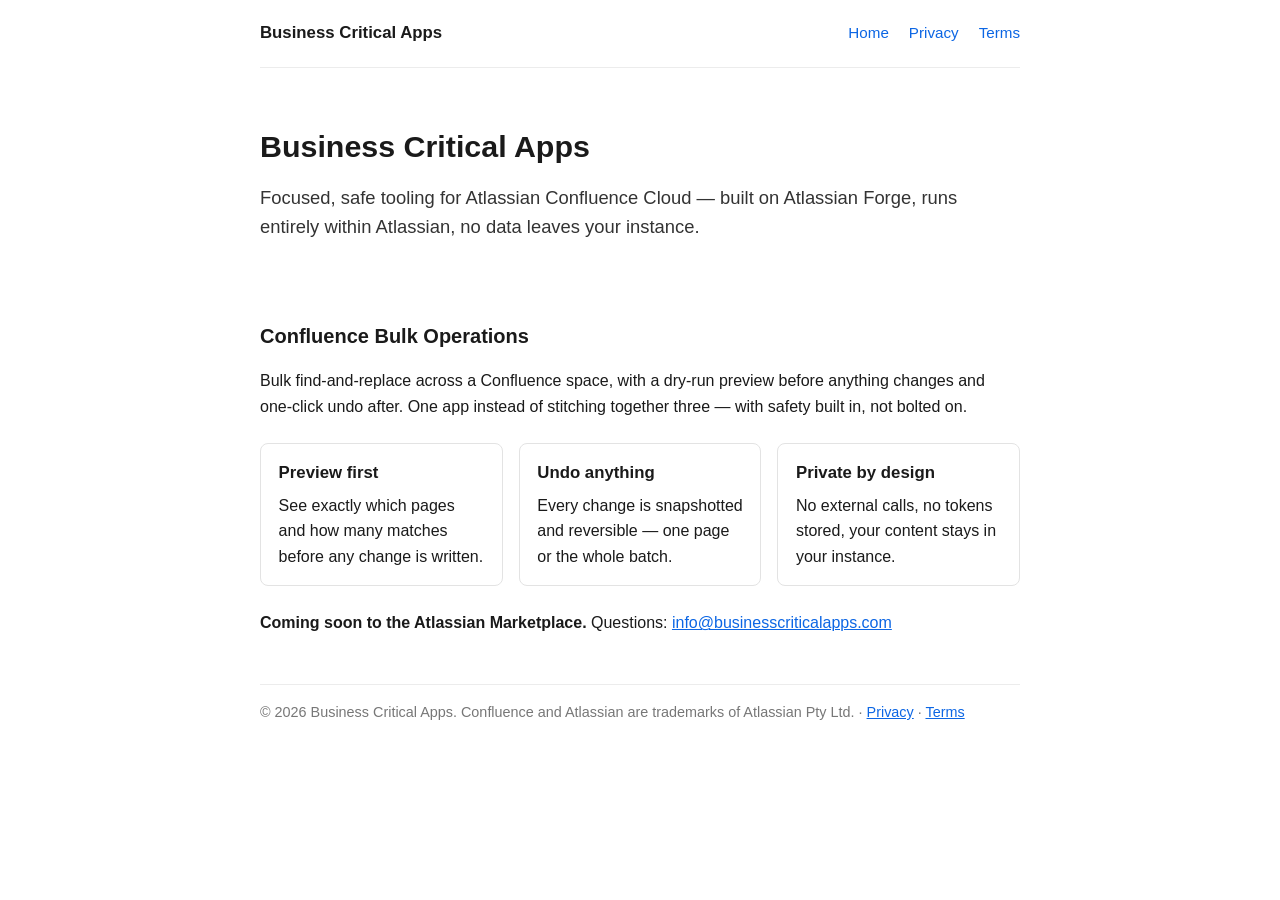
==== index.html @ ca5ca4ac "Initial site: landing, privacy policy, terms of service Static site for businesscriticalapps.com, st" ====
<!doctype html>
<html lang="en">
<head>
  <meta charset="utf-8" />
  <meta name="viewport" content="width=device-width, initial-scale=1" />
  <title>Business Critical Apps</title>
  <meta name="description" content="Business Critical Apps builds focused, safe tooling for Atlassian Confluence Cloud." />
  <link rel="canonical" href="https://businesscriticalapps.com/" />
  <link rel="stylesheet" href="/styles.css" />
</head>
<body>
  <nav class="site">
    <a class="brand" href="/">Business Critical Apps</a>
    <span class="links">
      <a href="/">Home</a>
      <a href="/privacy">Privacy</a>
      <a href="/terms">Terms</a>
    </span>
  </nav>

  <main>
    <section class="hero">
      <h1>Business Critical Apps</h1>
      <p class="lead">
        Focused, safe tooling for Atlassian Confluence Cloud — built on Atlassian Forge,
        runs entirely within Atlassian, no data leaves your instance.
      </p>
    </section>

    <h2>Confluence Bulk Operations</h2>
    <p>
      Bulk find-and-replace across a Confluence space, with a dry-run preview before anything changes
      and one-click undo after. One app instead of stitching together three — with safety built in,
      not bolted on.
    </p>

    <div class="card-row">
      <div class="card">
        <h3>Preview first</h3>
        See exactly which pages and how many matches before any change is written.
      </div>
      <div class="card">
        <h3>Undo anything</h3>
        Every change is snapshotted and reversible — one page or the whole batch.
      </div>
      <div class="card">
        <h3>Private by design</h3>
        No external calls, no tokens stored, your content stays in your instance.
      </div>
    </div>

    <!-- TODO: replace with the live Marketplace listing URL once the app is listed. -->
    <p>
      <strong>Coming soon to the Atlassian Marketplace.</strong>
      Questions: <a href="mailto:info@businesscriticalapps.com">info@businesscriticalapps.com</a>
    </p>

    <footer>
      © 2026 Business Critical Apps. Confluence and Atlassian are trademarks of Atlassian Pty Ltd.
      &middot; <a href="/privacy">Privacy</a> &middot; <a href="/terms">Terms</a>
    </footer>
  </main>
</body>
</html>
---- styles.css ----
/* Shared styles for the Business Critical Apps site (businesscriticalapps.com). */
:root { color-scheme: light dark; }
* { box-sizing: border-box; }
body {
  font-family: -apple-system, BlinkMacSystemFont, "Segoe UI", Roboto, Helvetica, Arial, sans-serif;
  line-height: 1.6;
  color: #1a1a1a;
  background: #fff;
  margin: 0;
  padding: 0 1.25rem 5rem;
}
main { max-width: 760px; margin: 0 auto; }

/* Top nav */
nav.site {
  max-width: 760px;
  margin: 0 auto;
  padding: 1.25rem 0;
  display: flex;
  flex-wrap: wrap;
  gap: 1rem;
  align-items: baseline;
  border-bottom: 1px solid #ececec;
}
nav.site .brand { font-weight: 700; font-size: 1.05rem; color: inherit; text-decoration: none; }
nav.site .links { margin-left: auto; display: flex; gap: 1.25rem; }
nav.site .links a { color: #0c66e4; text-decoration: none; font-size: 0.95rem; }
nav.site .links a:hover { text-decoration: underline; }

h1 { font-size: 1.9rem; line-height: 1.2; margin: 1.75rem 0 0.25rem; }
h2 { font-size: 1.25rem; margin: 2.25rem 0 0.5rem; padding-top: 0.5rem; border-top: 1px solid #ececec; }
h2:first-of-type { border-top: none; }

.meta { color: #555; font-size: 0.95rem; margin: 0 0 1.5rem; }
.meta div { margin: 0.1rem 0; }

table { border-collapse: collapse; width: 100%; margin: 0.5rem 0; font-size: 0.95rem; }
th, td { border: 1px solid #ddd; padding: 0.5rem 0.65rem; text-align: left; vertical-align: top; }
th { background: #f6f6f6; }

ul { padding-left: 1.25rem; }
li { margin: 0.25rem 0; }
a { color: #0c66e4; }
code { background: #f1f1f1; padding: 0.05rem 0.3rem; border-radius: 3px; font-size: 0.9em; }

/* Landing hero */
.hero { padding: 2rem 0 1rem; }
.hero p.lead { font-size: 1.15rem; color: #333; }
.card-row { display: flex; flex-wrap: wrap; gap: 1rem; margin: 1.5rem 0; }
.card { flex: 1 1 220px; border: 1px solid #e3e3e3; border-radius: 8px; padding: 1rem 1.1rem; }
.card h3 { margin: 0 0 0.35rem; font-size: 1.05rem; }
.card a { text-decoration: none; }

footer { margin-top: 3rem; color: #777; font-size: 0.9rem; border-top: 1px solid #ececec; padding-top: 1rem; }

@media (prefers-color-scheme: dark) {
  body { background: #0f1115; color: #e6e6e6; }
  nav.site { border-bottom-color: #2a2d34; }
  h2 { border-top-color: #2a2d34; }
  th { background: #1b1e24; }
  th, td { border-color: #2a2d34; }
  code { background: #1b1e24; }
  .meta, footer, .hero p.lead { color: #9aa0a6; }
  .card { border-color: #2a2d34; }
  footer { border-top-color: #2a2d34; }
}
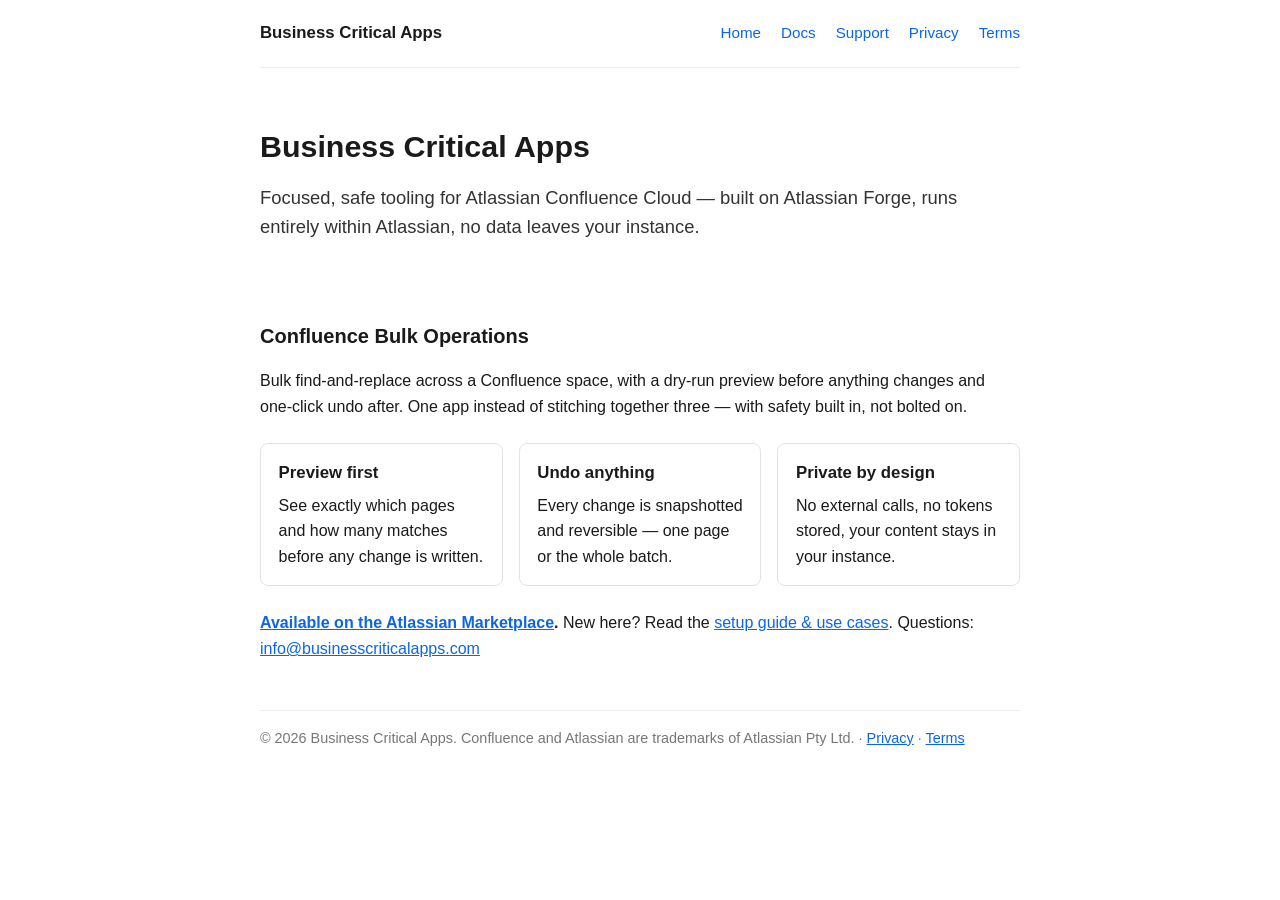
==== commit 875bdf17: "Add /docs setup + use-case page; link live Marketplace listing Adds a documentation page (folder-per" ====
--- a/index.html
+++ b/index.html
@@ -13,6 +13,8 @@
     <a class="brand" href="/">Business Critical Apps</a>
     <span class="links">
       <a href="/">Home</a>
+      <a href="/docs">Docs</a>
+      <a href="/support">Support</a>
       <a href="/privacy">Privacy</a>
       <a href="/terms">Terms</a>
     </span>
@@ -49,9 +51,9 @@
       </div>
     </div>
 
-    <!-- TODO: replace with the live Marketplace listing URL once the app is listed. -->
     <p>
-      <strong>Coming soon to the Atlassian Marketplace.</strong>
+      <strong><a href="https://marketplace.atlassian.com/apps/192312721">Available on the Atlassian Marketplace</a>.</strong>
+      New here? Read the <a href="/docs">setup guide &amp; use cases</a>.
       Questions: <a href="mailto:info@businesscriticalapps.com">info@businesscriticalapps.com</a>
     </p>
 
